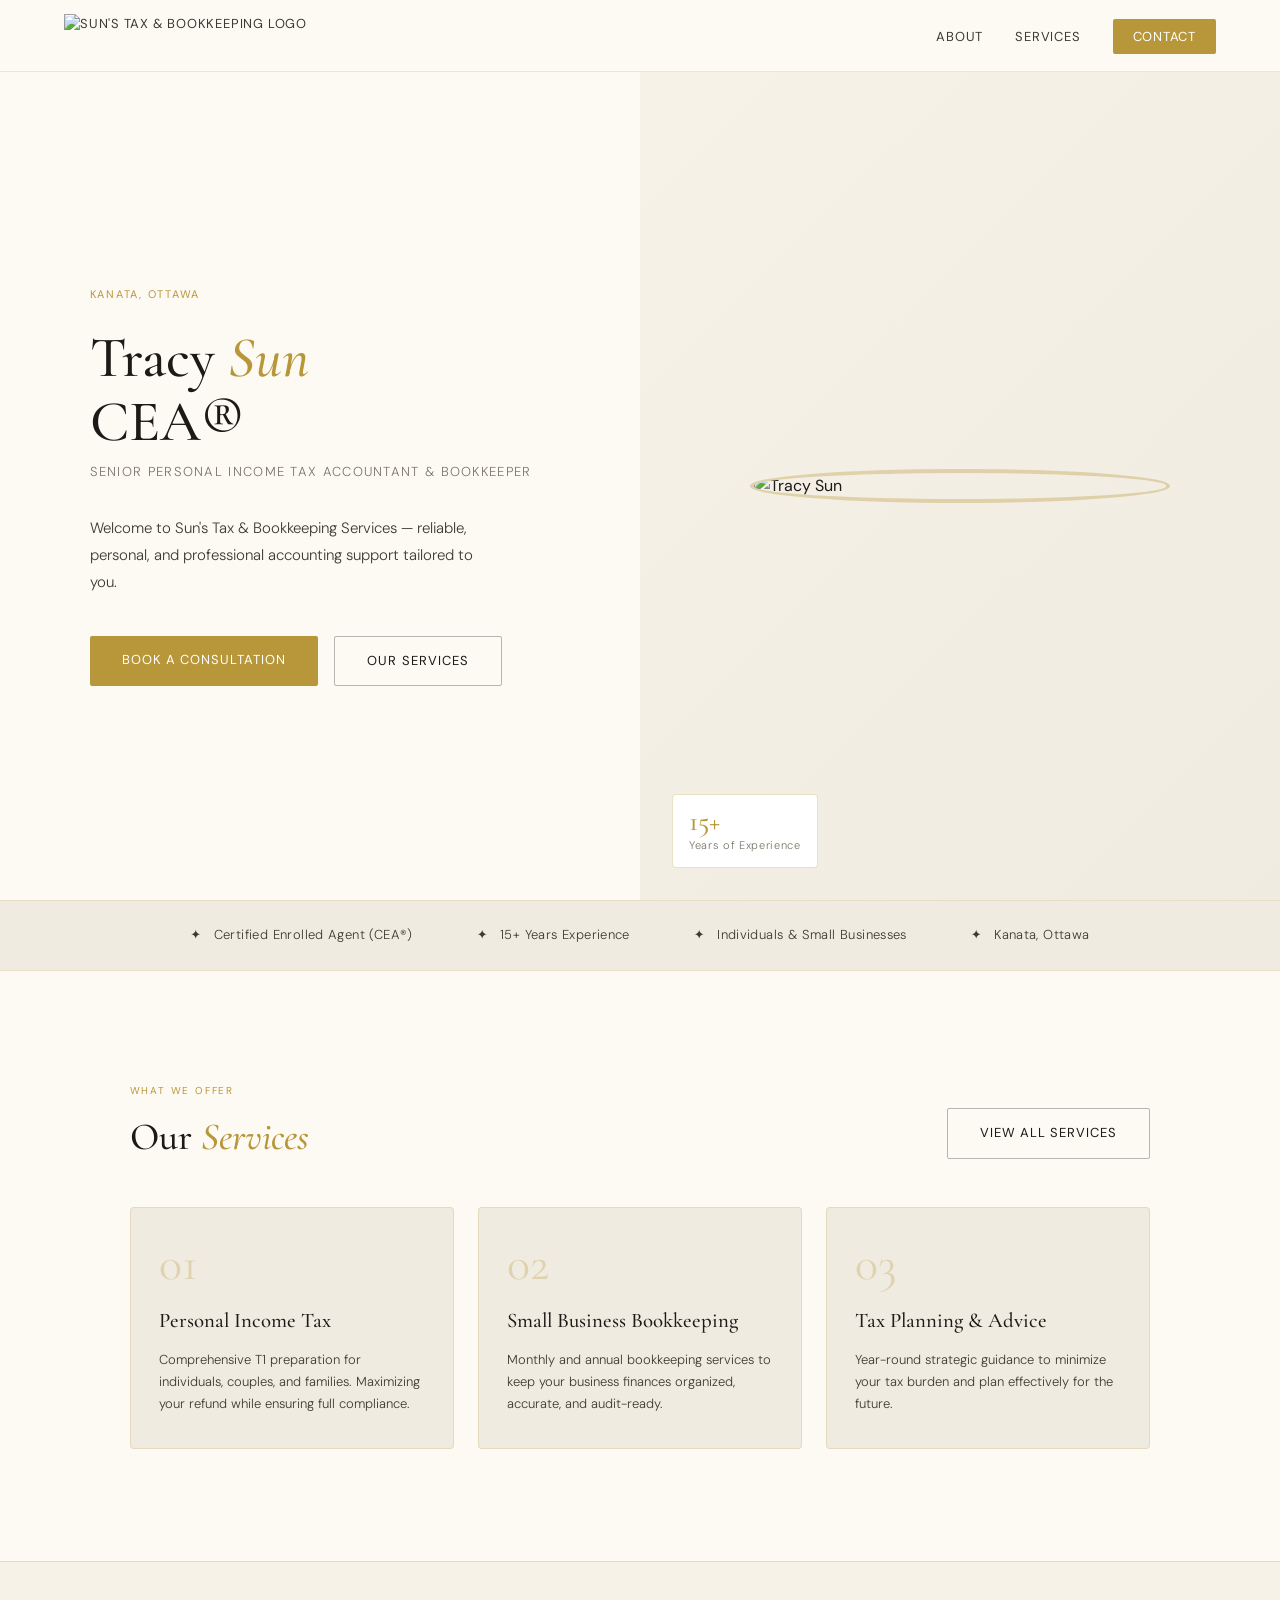
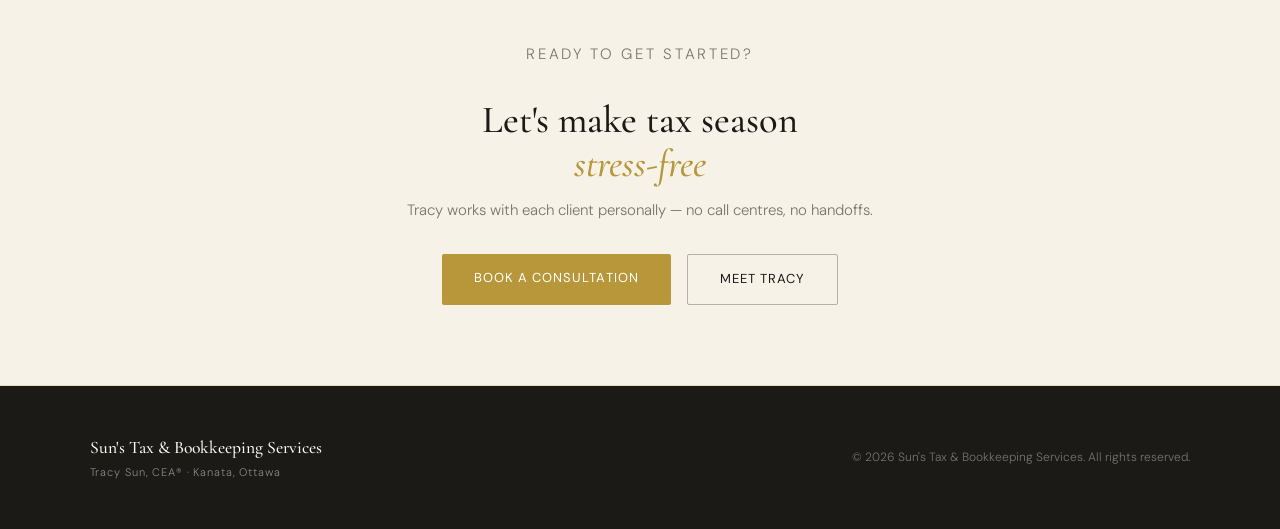
==== index.html @ 8a7c0d12 "Initial commit" ====
<!DOCTYPE html>
<html lang="en">
<head>
  <meta charset="UTF-8" />
  <meta name="viewport" content="width=device-width, initial-scale=1.0" />
  <title>Sun's Tax & Bookkeeping Services</title>
  <link rel="preconnect" href="https://fonts.googleapis.com" />
  <link rel="preconnect" href="https://fonts.gstatic.com" crossorigin />
  <link href="https://fonts.googleapis.com/css2?family=Cormorant+Garamond:ital,wght@0,400;0,500;0,600;1,400;1,500&family=DM+Sans:wght@300;400;500&display=swap" rel="stylesheet" />
  <link rel="stylesheet" href="style.css" />
  <style>
    /* ── HERO ── */
    #hero {
      min-height: 100vh;
      padding-top: var(--nav-h);
      display: grid;
      grid-template-columns: 1fr 1fr;
      align-items: center;
    }

    .hero-text {
      padding: 6vw 5vw 6vw 7vw;
    }

    .hero-eyebrow {
      font-size: 11px;
      font-weight: 400;
      letter-spacing: 0.16em;
      text-transform: uppercase;
      color: var(--gold);
      margin-bottom: 1.5rem;
    }

    .hero-heading {
      font-family: var(--serif);
      font-size: clamp(2.8rem, 4.5vw, 5rem);
      font-weight: 500;
      line-height: 1.1;
      color: var(--ink);
      margin-bottom: 0.5rem;
    }

    .hero-heading em { font-style: italic; color: var(--gold); }

    .hero-title {
      font-size: 13px;
      font-weight: 300;
      letter-spacing: 0.1em;
      text-transform: uppercase;
      color: var(--ink-muted);
      margin-bottom: 2rem;
    }

    .hero-desc {
      font-size: 15px;
      font-weight: 300;
      color: var(--ink-mid);
      max-width: 400px;
      line-height: 1.8;
      margin-bottom: 2.5rem;
    }

    .hero-ctas {
      display: flex;
      gap: 1rem;
      flex-wrap: wrap;
    }

    .hero-image {
      min-height: calc(100vh - var(--nav-h));
      position: relative;
      display: flex;
      align-items: center;
      justify-content: center;
      background: var(--cream-dark);
      overflow: hidden;
    }

    .hero-image::before {
      content: '';
      position: absolute;
      inset: 0;
      background: linear-gradient(135deg, var(--gold-pale) 0%, var(--cream-dark) 100%);
      z-index: 0;
    }

    .hero-portrait {
      width: min(420px, 80%);
      height: min(420px, 80%);
      border-radius: 50%;
      object-fit: cover;
      object-position: center top;
      position: relative;
      z-index: 1;
      border: 4px solid rgba(184, 151, 58, 0.35);
    }

    .hero-badge {
      position: absolute;
      bottom: 2rem;
      left: 2rem;
      background: var(--white);
      border: 1px solid rgba(184, 151, 58, 0.3);
      padding: 0.75rem 1rem;
      border-radius: 4px;
      z-index: 2;
    }

    .hero-badge-num {
      font-family: var(--serif);
      font-size: 28px;
      font-weight: 500;
      color: var(--gold);
      line-height: 1;
    }

    .hero-badge-label {
      font-size: 11px;
      font-weight: 300;
      color: var(--ink-muted);
      letter-spacing: 0.06em;
      margin-top: 2px;
    }

    @keyframes fadeUp {
      from { opacity: 0; transform: translateY(24px); }
      to   { opacity: 1; transform: translateY(0); }
    }

    .hero-eyebrow { animation: fadeUp 0.7s ease both; }
    .hero-heading  { animation: fadeUp 0.7s 0.1s ease both; }
    .hero-title    { animation: fadeUp 0.7s 0.2s ease both; }
    .hero-desc     { animation: fadeUp 0.7s 0.3s ease both; }
    .hero-ctas     { animation: fadeUp 0.7s 0.4s ease both; }

    /* ── TRUST BAR ── */
    #trust {
      background: var(--cream-dark);
      border-top: 1px solid rgba(184, 151, 58, 0.15);
      border-bottom: 1px solid rgba(184, 151, 58, 0.15);
      padding: 1.5rem 7vw;
      display: flex;
      justify-content: center;
      gap: 4rem;
      flex-wrap: wrap;
    }

    .trust-item {
      display: flex;
      align-items: center;
      gap: 0.75rem;
    }

    .trust-icon {
      font-size: 18px;
      color: var(--gold);
    }

    .trust-item span {
      font-size: 13px;
      font-weight: 300;
      color: var(--ink-mid);
      letter-spacing: 0.03em;
    }

    /* ── SERVICES PREVIEW ── */
    #services-preview {
      padding: 7rem 7vw;
      max-width: 1200px;
      margin: 0 auto;
    }

    .services-preview-header {
      display: flex;
      justify-content: space-between;
      align-items: flex-end;
      margin-bottom: 3rem;
      flex-wrap: wrap;
      gap: 1rem;
    }

    .services-preview-grid {
      display: grid;
      grid-template-columns: repeat(auto-fit, minmax(260px, 1fr));
      gap: 1.5rem;
    }

    .service-card {
      background: var(--cream-dark);
      border: 1px solid rgba(184, 151, 58, 0.2);
      border-radius: 4px;
      padding: 2rem 1.75rem;
      transition: background 0.2s, border-color 0.2s, transform 0.2s;
      text-decoration: none;
      display: block;
    }

    .service-card:hover {
      background: var(--gold-pale);
      border-color: rgba(184, 151, 58, 0.4);
      transform: translateY(-2px);
    }

    .service-num {
      font-family: var(--serif);
      font-size: 3rem;
      font-weight: 400;
      color: rgba(184, 151, 58, 0.3);
      line-height: 1;
      margin-bottom: 1rem;
    }

    .service-title {
      font-family: var(--serif);
      font-size: 1.3rem;
      font-weight: 500;
      color: var(--ink);
      margin-bottom: 0.75rem;
    }

    .service-desc {
      font-size: 13px;
      font-weight: 300;
      color: var(--ink-mid);
      line-height: 1.7;
    }

    /* ── CTA BANNER ── */
    #cta {
      background: var(--gold-pale);
      border-top: 1px solid rgba(184, 151, 58, 0.25);
      border-bottom: 1px solid rgba(184, 151, 58, 0.25);
      padding: 5rem 7vw;
      text-align: center;
    }

    #cta .section-heading { margin-bottom: 0.75rem; }

    #cta p {
      font-size: 15px;
      font-weight: 300;
      color: var(--ink-muted);
      margin-bottom: 2rem;
    }

    .cta-buttons {
      display: flex;
      gap: 1rem;
      justify-content: center;
      flex-wrap: wrap;
    }

    @media (max-width: 768px) {
      #hero { grid-template-columns: 1fr; }
      .hero-image { min-height: 55vw; }
      .hero-text { padding: 3rem 6vw; }
      #trust { gap: 2rem; }
      .services-preview-header { flex-direction: column; align-items: flex-start; }
    }
  </style>
</head>
<body>

  <nav>
    <a href="index.html" class="nav-logo">
      <img class="nav-logo-mark" src="C:\Users\micha\Desktop\suntaxv2\logo.png" alt="Sun's Tax & Bookkeeping logo" />
    </a>
    <ul>
      <li><a href="about.html">About</a></li>
      <li><a href="services.html">Services</a></li>
      <li><a href="contact.html" class="btn-nav">Contact</a></li>
    </ul>
  </nav>

  <!-- HERO -->
  <section id="hero">
    <div class="hero-text">
      <p class="hero-eyebrow">Kanata, Ottawa</p>
      <h1 class="hero-heading">Tracy <em>Sun</em><br>CEA®</h1>
      <p class="hero-title">Senior Personal Income Tax Accountant & Bookkeeper</p>
      <p class="hero-desc">Welcome to Sun's Tax & Bookkeeping Services — reliable, personal, and professional accounting support tailored to you.</p>
      <div class="hero-ctas">
        <a href="contact.html" class="btn-primary">Book a Consultation</a>
        <a href="services.html" class="btn-outline">Our Services</a>
      </div>
    </div>
    <div class="hero-image">
      <img class="hero-portrait" src="C:\Users\micha\Desktop\suntaxv2\tracy_picture.png" alt="Tracy Sun" />
      <div class="hero-badge">
        <div class="hero-badge-num">15+</div>
        <div class="hero-badge-label">Years of Experience</div>
      </div>
    </div>
  </section>

  <!-- TRUST BAR -->
  <div id="trust">
    <div class="trust-item">
      <span class="trust-icon">✦</span>
      <span>Certified Enrolled Agent (CEA®)</span>
    </div>
    <div class="trust-item">
      <span class="trust-icon">✦</span>
      <span>15+ Years Experience</span>
    </div>
    <div class="trust-item">
      <span class="trust-icon">✦</span>
      <span>Individuals & Small Businesses</span>
    </div>
    <div class="trust-item">
      <span class="trust-icon">✦</span>
      <span>Kanata, Ottawa</span>
    </div>
  </div>

  <!-- SERVICES PREVIEW -->
  <section id="services-preview">
    <div class="services-preview-header">
      <div>
        <p class="section-label">What We Offer</p>
        <h2 class="section-heading" style="margin-bottom:0;">Our <em>Services</em></h2>
      </div>
      <a href="services.html" class="btn-outline">View All Services</a>
    </div>
    <div class="services-preview-grid">
      <a href="services.html" class="service-card">
        <div class="service-num">01</div>
        <h3 class="service-title">Personal Income Tax</h3>
        <p class="service-desc">Comprehensive T1 preparation for individuals, couples, and families. Maximizing your refund while ensuring full compliance.</p>
      </a>
      <a href="services.html" class="service-card">
        <div class="service-num">02</div>
        <h3 class="service-title">Small Business Bookkeeping</h3>
        <p class="service-desc">Monthly and annual bookkeeping services to keep your business finances organized, accurate, and audit-ready.</p>
      </a>
      <a href="services.html" class="service-card">
        <div class="service-num">03</div>
        <h3 class="service-title">Tax Planning & Advice</h3>
        <p class="service-desc">Year-round strategic guidance to minimize your tax burden and plan effectively for the future.</p>
      </a>
    </div>
  </section>

  <!-- CTA BANNER -->
  <section id="cta">
    <p class="section-label">Ready to Get Started?</p>
    <h2 class="section-heading">Let's make tax season<br><em>stress-free</em></h2>
    <p>Tracy works with each client personally — no call centres, no handoffs.</p>
    <div class="cta-buttons">
      <a href="contact.html" class="btn-primary">Book a Consultation</a>
      <a href="about.html" class="btn-outline">Meet Tracy</a>
    </div>
  </section>

  <footer>
    <div class="footer-logo">
      Sun's Tax & Bookkeeping Services
      <span>Tracy Sun, CEA® · Kanata, Ottawa</span>
    </div>
    <div class="footer-copy">&copy; 2026 Sun's Tax & Bookkeeping Services. All rights reserved.</div>
  </footer>

</body>
</html>
---- style.css ----
*, *::before, *::after { box-sizing: border-box; margin: 0; padding: 0; }

:root {
  --gold: #B8973A;
  --gold-light: #D4AF5A;
  --gold-pale: #F7F2E8;
  --ink: #1C1A16;
  --ink-mid: #3D3A32;
  --ink-muted: #7A7568;
  --cream: #FDFAF4;
  --cream-dark: #F0EBE0;
  --white: #FFFFFF;
  --serif: 'Cormorant Garamond', Georgia, serif;
  --sans: 'DM Sans', system-ui, sans-serif;
  --nav-h: 72px;
}

html { scroll-behavior: smooth; }

body {
  font-family: var(--sans);
  background: var(--cream);
  color: var(--ink);
  line-height: 1.6;
  overflow-x: hidden;
}

/* ── NAV ── */
nav {
  position: fixed;
  top: 0; left: 0; right: 0;
  height: var(--nav-h);
  background: rgba(253, 250, 244, 0.92);
  backdrop-filter: blur(12px);
  border-bottom: 1px solid rgba(184, 151, 58, 0.2);
  display: flex;
  align-items: center;
  justify-content: space-between;
  padding: 0 5vw;
  z-index: 100;
}

.nav-logo {
  display: flex;
  align-items: center;
  gap: 12px;
  text-decoration: none;
}

.nav-logo-mark {
  height: 44px;
  width: auto;
  display: block;
  object-fit: contain;
}

.nav-logo-text {
  font-family: var(--serif);
  font-size: 16px;
  font-weight: 500;
  color: var(--ink);
  line-height: 1.2;
}

.nav-logo-text span {
  display: block;
  font-size: 11px;
  font-family: var(--sans);
  font-weight: 300;
  color: var(--ink-muted);
  letter-spacing: 0.08em;
  text-transform: uppercase;
}

nav ul {
  list-style: none;
  display: flex;
  gap: 2rem;
  align-items: center;
}

nav a {
  text-decoration: none;
  font-size: 13px;
  font-weight: 400;
  letter-spacing: 0.06em;
  text-transform: uppercase;
  color: var(--ink-mid);
  transition: color 0.2s;
}

nav a:hover { color: var(--gold); }
nav a.active { color: var(--gold); }

.btn-nav {
  background: var(--gold) !important;
  color: var(--white) !important;
  padding: 9px 20px;
  border-radius: 2px;
  transition: background 0.2s !important;
}

.btn-nav:hover { background: var(--gold-light) !important; color: var(--white) !important; }

/* ── SHARED ── */
.section-label {
  font-size: 10px;
  font-weight: 400;
  letter-spacing: 0.18em;
  text-transform: uppercase;
  color: var(--gold);
  margin-bottom: 1rem;
}

.section-heading {
  font-family: var(--serif);
  font-size: clamp(2rem, 3vw, 3rem);
  font-weight: 500;
  line-height: 1.15;
  color: var(--ink);
  margin-bottom: 1.5rem;
}

.section-heading em { font-style: italic; color: var(--gold); }

.btn-primary {
  background: var(--gold);
  color: var(--white);
  border: none;
  padding: 14px 32px;
  font-family: var(--sans);
  font-size: 13px;
  font-weight: 400;
  letter-spacing: 0.08em;
  text-transform: uppercase;
  border-radius: 2px;
  cursor: pointer;
  text-decoration: none;
  display: inline-block;
  transition: background 0.2s, transform 0.15s;
}

.btn-primary:hover { background: var(--gold-light); transform: translateY(-1px); }

.btn-outline {
  background: transparent;
  color: var(--ink);
  border: 1px solid rgba(28, 26, 22, 0.3);
  padding: 14px 32px;
  font-family: var(--sans);
  font-size: 13px;
  font-weight: 400;
  letter-spacing: 0.08em;
  text-transform: uppercase;
  border-radius: 2px;
  cursor: pointer;
  text-decoration: none;
  display: inline-block;
  transition: border-color 0.2s, color 0.2s;
}

.btn-outline:hover { border-color: var(--gold); color: var(--gold); }

/* ── FOOTER ── */
footer {
  background: var(--ink);
  padding: 3rem 7vw;
  display: flex;
  justify-content: space-between;
  align-items: center;
  flex-wrap: wrap;
  gap: 1rem;
}

.footer-logo {
  font-family: var(--serif);
  font-size: 1.1rem;
  font-weight: 500;
  color: var(--cream);
}

.footer-logo span {
  display: block;
  font-family: var(--sans);
  font-size: 11px;
  font-weight: 300;
  color: rgba(253,250,244,0.5);
  letter-spacing: 0.08em;
  margin-top: 2px;
}

.footer-copy {
  font-size: 12px;
  font-weight: 300;
  color: rgba(253,250,244,0.4);
}

@media (max-width: 768px) {
  nav ul { gap: 1rem; }
}

@media (max-width: 520px) {
  nav ul li:not(:last-child) { display: none; }
}
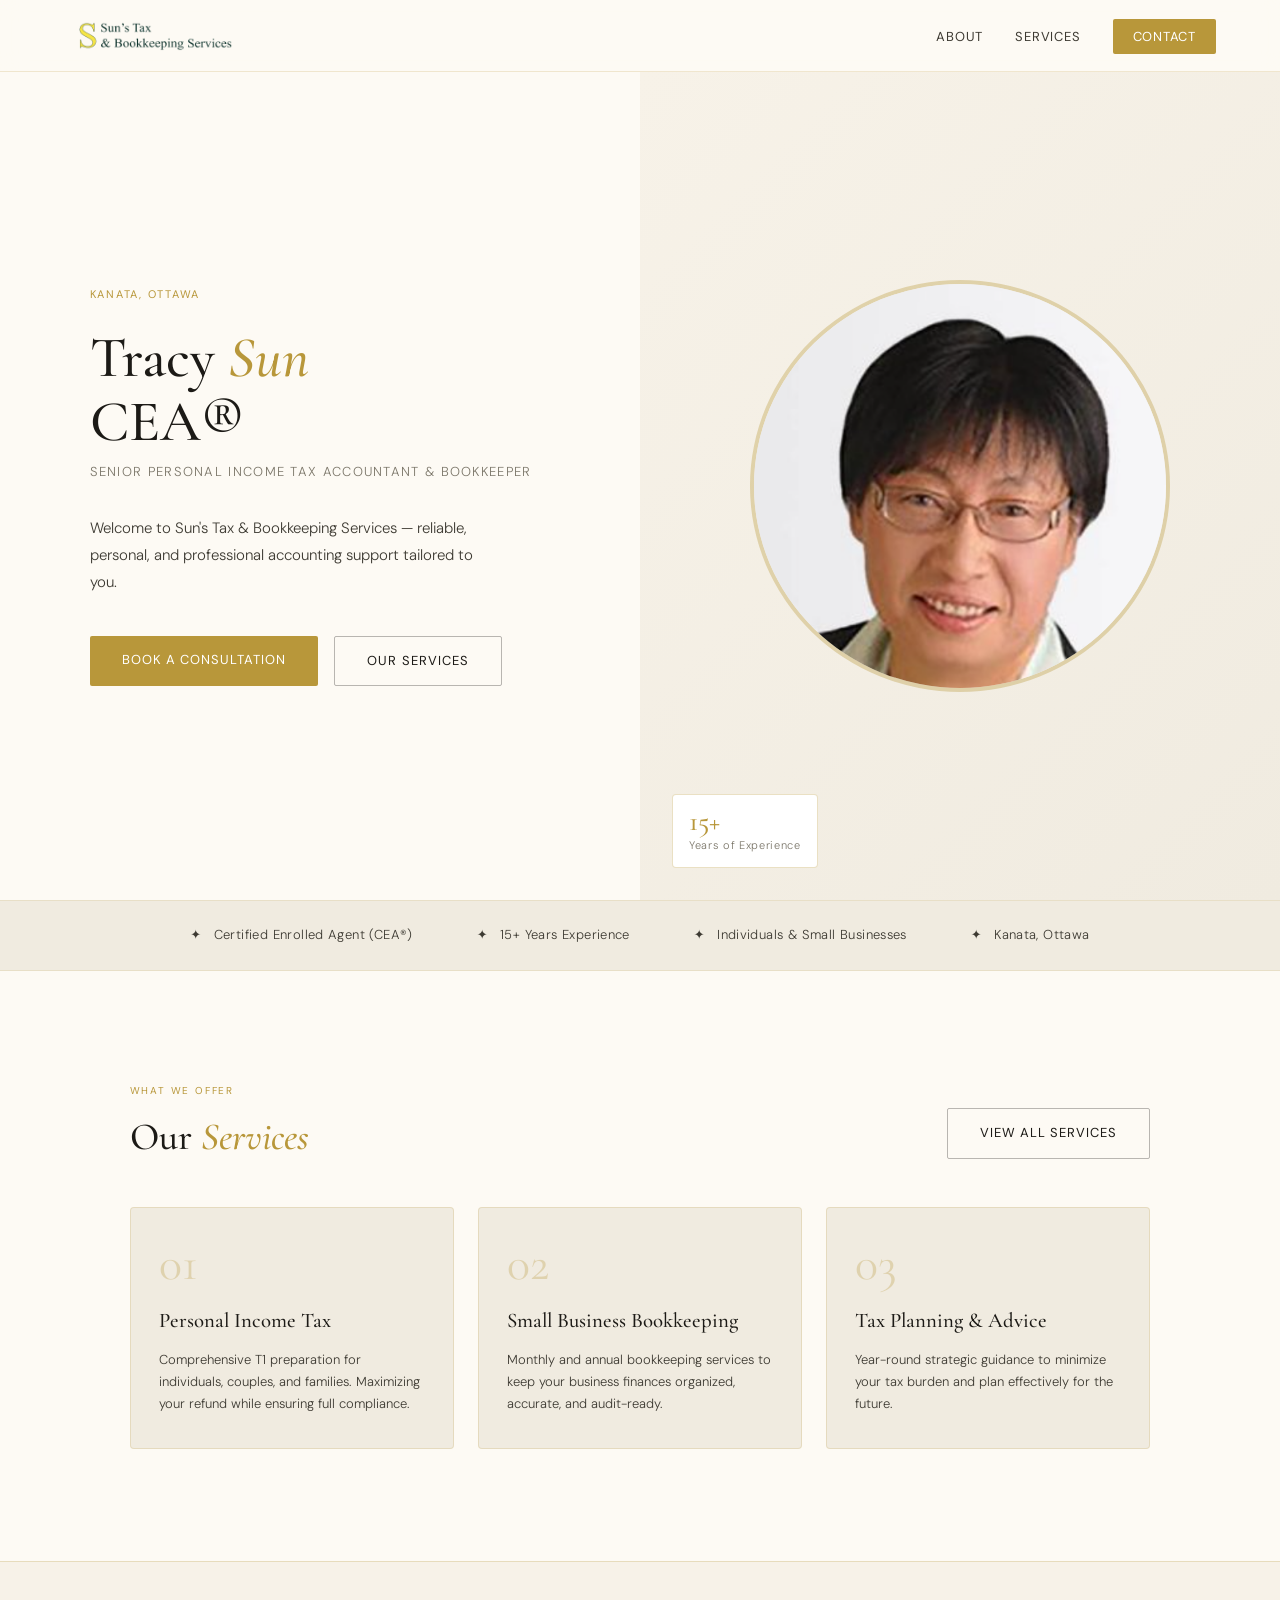
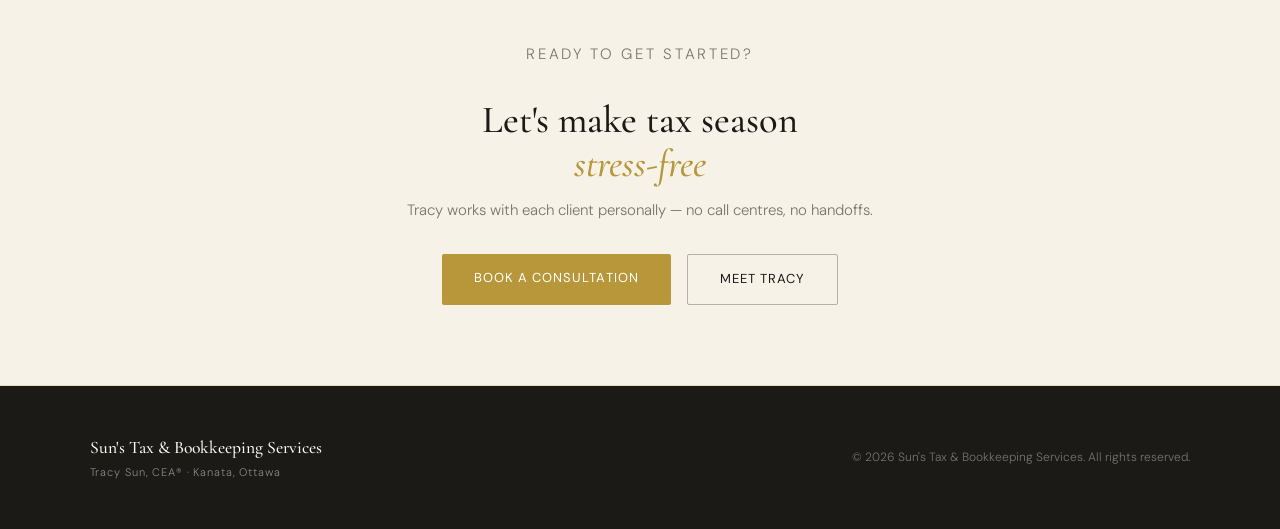
==== commit f5b68148: "Changed src in index.html" ====
--- a/index.html
+++ b/index.html
@@ -263,7 +263,7 @@
 
   <nav>
     <a href="index.html" class="nav-logo">
-      <img class="nav-logo-mark" src="C:\Users\micha\Desktop\suntaxv2\logo.png" alt="Sun's Tax & Bookkeeping logo" />
+      <img class="nav-logo-mark" src="logo.png" alt="Sun's Tax & Bookkeeping logo" />
     </a>
     <ul>
       <li><a href="about.html">About</a></li>
@@ -285,7 +285,7 @@
       </div>
     </div>
     <div class="hero-image">
-      <img class="hero-portrait" src="C:\Users\micha\Desktop\suntaxv2\tracy_picture.png" alt="Tracy Sun" />
+      <img class="hero-portrait" src="tracy_picture.png" alt="Tracy Sun" />
       <div class="hero-badge">
         <div class="hero-badge-num">15+</div>
         <div class="hero-badge-label">Years of Experience</div>
